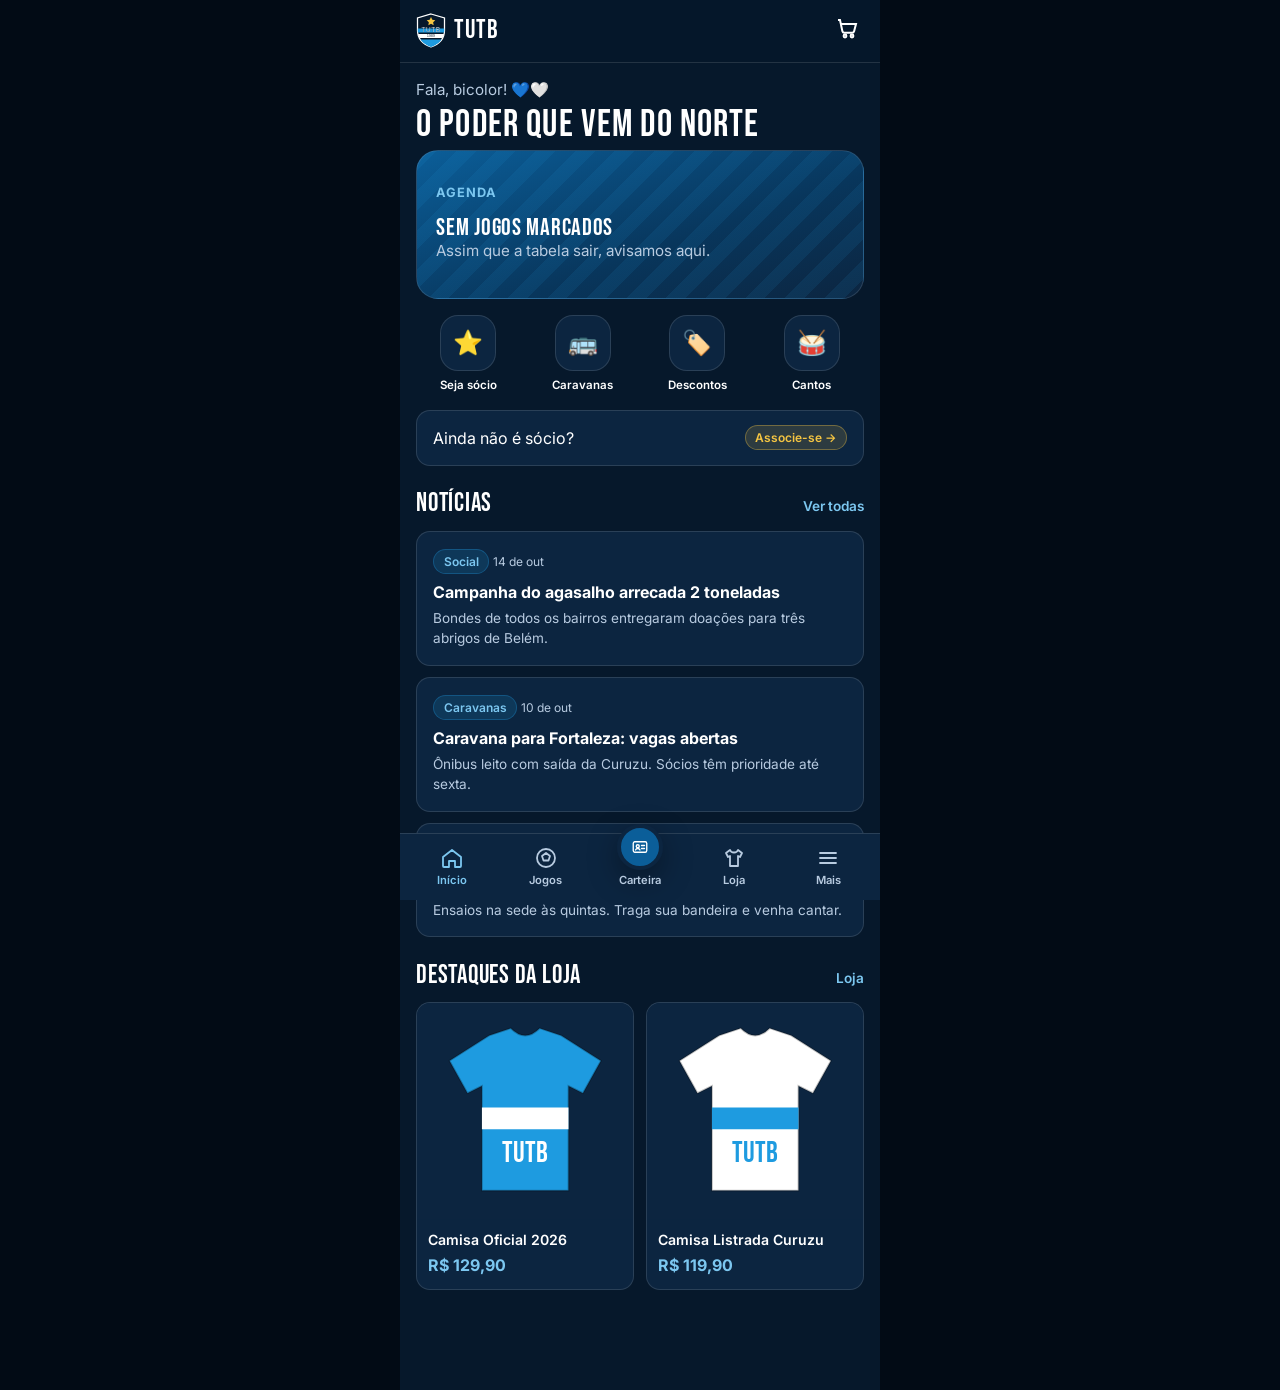
==== app/index.html @ 492fb266 "App PWA e site institucional da TUTB (Terror Bicolor) - replica/: pesquisa, recon das referências (a" ====
<!doctype html>
<html lang="pt-BR">
<head>
  <meta charset="utf-8">
  <meta name="viewport" content="width=device-width, initial-scale=1, viewport-fit=cover">
  <meta name="theme-color" content="#06182B">
  <title>TUTB — App da Torcida</title>
  <link rel="manifest" href="manifest.webmanifest">
  <link rel="icon" href="../shared/emblem.svg" type="image/svg+xml">
  <link rel="stylesheet" href="../shared/brand.css">
  <link rel="stylesheet" href="app.css">
</head>
<body>
  <div class="shell">
    <header class="topo">
      <button class="topo__voltar" id="voltar" aria-label="Voltar" hidden>&#8592;</button>
      <a href="#/" class="topo__marca"><img src="../shared/emblem.svg" alt="" width="30" height="35"><span>TUTB</span></a>
      <a href="#/carrinho" class="topo__carrinho" aria-label="Carrinho">
        <svg viewBox="0 0 24 24" width="24" height="24" fill="none" stroke="currentColor" stroke-width="2"><path d="M3 4h2l2.4 11.2a2 2 0 0 0 2 1.6h7.7a2 2 0 0 0 2-1.5L21 8H6"/><circle cx="10" cy="20" r="1.4"/><circle cx="17" cy="20" r="1.4"/></svg>
        <span class="badge" id="badge" hidden>0</span>
      </a>
    </header>

    <main id="tela" tabindex="-1"></main>

    <nav class="abas" aria-label="Navegação principal">
      <a href="#/" data-aba="inicio"><svg viewBox="0 0 24 24"><path d="M3 11 12 4l9 7v9a1 1 0 0 1-1 1h-5v-6H9v6H4a1 1 0 0 1-1-1z"/></svg>Início</a>
      <a href="#/jogos" data-aba="jogos"><svg viewBox="0 0 24 24"><circle cx="12" cy="12" r="9"/><path d="m12 7 4 3-1.5 4.5h-5L8 10z"/></svg>Jogos</a>
      <a href="#/carteirinha" data-aba="carteirinha" class="abas__centro"><svg viewBox="0 0 24 24"><rect x="3" y="5" width="18" height="14" rx="2"/><circle cx="9" cy="11" r="2"/><path d="M14 10h4M14 14h4M6 16c.6-1.4 1.8-2 3-2s2.4.6 3 2"/></svg>Carteira</a>
      <a href="#/loja" data-aba="loja"><svg viewBox="0 0 24 24"><path d="M8 4 4 7l2 4 2-1v10h8V10l2 1 2-4-4-3c-.5 1.5-2 2.5-4 2.5S8.5 5.5 8 4z"/></svg>Loja</a>
      <a href="#/mais" data-aba="mais"><svg viewBox="0 0 24 24"><path d="M4 7h16M4 12h16M4 17h16"/></svg>Mais</a>
    </nav>
  </div>
  <div class="toast" id="toast" role="status" aria-live="polite"></div>

  <script src="../shared/data.js"></script>
  <script src="app.js"></script>
</body>
</html>
---- shared/brand.css ----
/* TUTB — design tokens e componentes compartilhados (app + site) */
@import url("https://fonts.googleapis.com/css2?family=Bebas+Neue&family=Inter:wght@400;500;600;700;800&display=swap");

:root {
  --celeste: #1E9BE0;
  --celeste-300: #7CC7F0;
  --celeste-700: #0B5E99;
  --noite: #06182B;
  --noite-2: #0C2540;
  --noite-3: #143456;
  --linha: rgba(255, 255, 255, .12);
  --branco: #FFFFFF;
  --texto-2: #B8CBE0;
  --ouro: #F5C542;
  --alerta: #E5484D;
  --ok: #2EBD85;

  --f-titulo: "Bebas Neue", Impact, "Arial Narrow", sans-serif;
  --f-texto: "Inter", system-ui, -apple-system, "Segoe UI", Roboto, sans-serif;

  --r-1: 8px;
  --r-2: 14px;
  --r-3: 22px;
  --sombra: 0 10px 30px rgba(0, 0, 0, .35);
  --listras: repeating-linear-gradient(135deg, rgba(30,155,224,.10) 0 14px, transparent 14px 28px);
  color-scheme: dark;
}

* { box-sizing: border-box; }
html { -webkit-text-size-adjust: 100%; }
body {
  margin: 0;
  background: var(--noite);
  color: var(--branco);
  font-family: var(--f-texto);
  line-height: 1.5;
}
a { color: var(--celeste-300); }
img { max-width: 100%; display: block; }
h1, h2, h3, .titulo { font-family: var(--f-titulo); font-weight: 400; letter-spacing: .03em; line-height: 1.05; margin: 0; }
:focus-visible { outline: 3px solid var(--ouro); outline-offset: 2px; }

.btn {
  display: inline-flex; align-items: center; justify-content: center; gap: .5em;
  font: 700 .95rem/1 var(--f-texto); text-decoration: none; cursor: pointer;
  padding: .9em 1.4em; border-radius: 999px; border: 2px solid transparent;
  background: var(--celeste-700); color: var(--branco);
  transition: transform .12s, background .2s;
}
.btn:hover { background: #0A4F82; }
.btn:active { transform: scale(.97); }
.btn--claro { background: var(--branco); color: var(--noite); }
.btn--claro:hover { background: #E6F2FB; }
.btn--ghost { background: transparent; border-color: var(--linha); color: var(--branco); }
.btn--ghost:hover { background: rgba(255,255,255,.06); }
.btn--ouro { background: var(--ouro); color: var(--noite); }
.btn--ouro:hover { background: #FFD45E; }
.btn--bloco { width: 100%; }
.btn[disabled] { opacity: .45; cursor: not-allowed; }

.card { background: var(--noite-2); border: 1px solid var(--linha); border-radius: var(--r-2); }
.chip {
  display: inline-block; font: 600 .75rem/1 var(--f-texto); padding: .45em .8em; border-radius: 999px;
  background: rgba(30,155,224,.16); color: var(--celeste-300); border: 1px solid rgba(30,155,224,.3);
}
.chip--ouro { background: rgba(245,197,66,.14); color: var(--ouro); border-color: rgba(245,197,66,.35); }
.chip--ok { background: rgba(46,189,133,.15); color: #6BE0B0; border-color: rgba(46,189,133,.35); }
.chip--alerta { background: rgba(229,72,77,.15); color: #FF8A8E; border-color: rgba(229,72,77,.4); }

.campo { display: grid; gap: .35rem; margin-bottom: 1rem; }
.campo label { font-size: .85rem; font-weight: 600; color: var(--texto-2); }
.campo input, .campo select, .campo textarea {
  font: inherit; color: var(--branco); background: var(--noite); border: 1px solid var(--linha);
  border-radius: var(--r-1); padding: .8em .9em; width: 100%;
}
.campo textarea { min-height: 7rem; resize: vertical; }
.campo input:focus, .campo select:focus, .campo textarea:focus { border-color: var(--celeste); outline: none; box-shadow: 0 0 0 3px rgba(30,155,224,.25); }
.campo .erro { color: #FF8A8E; font-size: .8rem; min-height: 1em; }
.campo.invalido input, .campo.invalido select { border-color: var(--alerta); }

.toast {
  position: fixed; left: 50%; bottom: calc(90px + env(safe-area-inset-bottom, 0px)); transform: translateX(-50%) translateY(20px);
  background: var(--branco); color: var(--noite); font-weight: 600; padding: .8em 1.2em; border-radius: 999px;
  box-shadow: var(--sombra); opacity: 0; pointer-events: none; transition: .25s; z-index: 999; max-width: calc(100% - 32px); text-align: center;
}
.toast.on { opacity: 1; transform: translateX(-50%) translateY(0); }

.aviso-demo { font-size: .75rem; color: var(--texto-2); }
.sr-only { position: absolute; width: 1px; height: 1px; overflow: hidden; clip: rect(0 0 0 0); white-space: nowrap; }
---- app/app.css ----
body { background: #020B15; }
.shell {
  max-width: 480px; margin: 0 auto; min-height: 100vh; min-height: 100dvh;
  background: var(--noite); position: relative;
  padding-bottom: calc(84px + env(safe-area-inset-bottom, 0px));
}

/* topo */
.topo {
  position: sticky; top: 0; z-index: 20; display: flex; align-items: center; gap: .6rem;
  padding: calc(.7rem + env(safe-area-inset-top, 0px)) 16px .7rem;
  background: rgba(6, 24, 43, .92); backdrop-filter: blur(10px); border-bottom: 1px solid var(--linha);
}
.topo__marca { display: flex; align-items: center; gap: .5rem; text-decoration: none; color: var(--branco); font: 1.6rem var(--f-titulo); letter-spacing: .06em; }
.topo__voltar { background: none; border: 0; color: var(--branco); font-size: 1.5rem; cursor: pointer; padding: 0 .3rem; }
.topo__carrinho { margin-left: auto; color: var(--branco); position: relative; padding: .3rem; }
.badge { position: absolute; top: -2px; right: -4px; background: var(--ouro); color: var(--noite); font: 800 .7rem/1 var(--f-texto); padding: .25em .45em; border-radius: 999px; }

/* abas */
.abas {
  position: fixed; bottom: 0; left: 50%; transform: translateX(-50%); width: 100%; max-width: 480px; z-index: 30;
  display: grid; grid-template-columns: repeat(5, 1fr);
  background: var(--noite-2); border-top: 1px solid var(--linha);
  padding: .4rem .3rem calc(.4rem + env(safe-area-inset-bottom, 0px));
}
.abas a { display: grid; justify-items: center; gap: .15rem; color: var(--texto-2); text-decoration: none; font-size: .7rem; font-weight: 600; padding: .3rem 0; }
.abas svg { width: 24px; height: 24px; fill: none; stroke: currentColor; stroke-width: 1.8; stroke-linejoin: round; stroke-linecap: round; }
.abas a.ativa { color: var(--celeste-300); }
.abas__centro svg { width: 46px; height: 46px; padding: 10px; margin-top: -22px; border-radius: 50%; background: var(--celeste-700); color: var(--branco); stroke: var(--branco); border: 4px solid var(--noite-2); box-shadow: var(--sombra); }

/* telas */
#tela { padding: 16px; outline: none; }
.sec { margin: 1.6rem 0 .8rem; display: flex; justify-content: space-between; align-items: baseline; }
.sec h2 { font-size: 1.6rem; }
.sec a { font-size: .85rem; font-weight: 600; text-decoration: none; }
h1.pagina { font-size: 2.4rem; margin: .2rem 0 .3rem; }
.sub { color: var(--texto-2); margin: 0 0 1rem; font-size: .95rem; }

/* hero jogo */
.hero {
  border-radius: var(--r-3); padding: 1.2rem; position: relative; overflow: hidden;
  background: linear-gradient(160deg, var(--celeste-700), #08365C 60%, var(--noite-2));
}
.hero::after { content: ""; position: absolute; inset: 0; background: var(--listras); pointer-events: none; }
.hero > * { position: relative; z-index: 1; }
.hero__comp { font-size: .8rem; font-weight: 700; text-transform: uppercase; letter-spacing: .08em; color: var(--celeste-300); }
.placar { display: grid; grid-template-columns: 1fr auto 1fr; align-items: center; margin: 1rem 0; text-align: center; }
.time { display: grid; justify-items: center; gap: .4rem; font-weight: 700; font-size: .9rem; }
.escudo { width: 58px; height: 58px; border-radius: 50%; display: grid; place-items: center; background: var(--branco); color: var(--noite); font: 1.4rem var(--f-titulo); }
.escudo img { width: 40px; }
.vs { font: 2rem var(--f-titulo); color: var(--texto-2); }
.contagem { display: flex; justify-content: center; gap: .5rem; margin-bottom: 1rem; }
.contagem div { background: rgba(0,0,0,.25); border-radius: var(--r-1); padding: .4rem .6rem; text-align: center; min-width: 54px; }
.contagem b { display: block; font: 1.6rem var(--f-titulo); }
.contagem small { font-size: .65rem; color: var(--texto-2); text-transform: uppercase; }
.hero__local { text-align: center; color: var(--texto-2); font-size: .85rem; margin-bottom: 1rem; }

/* atalhos */
.atalhos { display: grid; grid-template-columns: repeat(4, 1fr); gap: .6rem; margin-top: 1rem; }
.atalho { display: grid; justify-items: center; gap: .35rem; text-decoration: none; color: var(--branco); font-size: .72rem; font-weight: 600; text-align: center; }
.atalho span { width: 56px; height: 56px; border-radius: 18px; display: grid; place-items: center; background: var(--noite-2); border: 1px solid var(--linha); font-size: 1.5rem; }

/* listas */
.lista { display: grid; gap: .7rem; }
.item { display: flex; gap: .9rem; align-items: center; padding: .9rem; text-decoration: none; color: inherit; }
.item__data { min-width: 52px; text-align: center; border-right: 1px solid var(--linha); padding-right: .8rem; }
.item__data b { display: block; font: 1.5rem var(--f-titulo); }
.item__data small { color: var(--texto-2); font-size: .7rem; text-transform: uppercase; }
.item h3 { font-family: var(--f-texto); font-weight: 700; font-size: 1rem; letter-spacing: 0; }
.item p { margin: .15rem 0 0; color: var(--texto-2); font-size: .82rem; }
.item__fim { margin-left: auto; text-align: right; }

.noticia-card { display: block; padding: 1rem; text-decoration: none; color: inherit; }
.noticia-card h3 { font: 700 1rem/1.3 var(--f-texto); letter-spacing: 0; margin: .5rem 0 .3rem; }
.noticia-card p { margin: 0; color: var(--texto-2); font-size: .85rem; }

/* abas internas */
.seg { display: flex; gap: .4rem; background: var(--noite-2); padding: .3rem; border-radius: 999px; margin-bottom: 1rem; }
.seg button { flex: 1; font: 600 .85rem var(--f-texto); color: var(--texto-2); background: none; border: 0; padding: .6rem; border-radius: 999px; cursor: pointer; }
.seg button.on { background: var(--celeste-700); color: var(--branco); }

.tabela-wrap { overflow-x: auto; }
table { width: 100%; border-collapse: collapse; font-size: .85rem; }
th, td { padding: .6rem .4rem; text-align: center; border-bottom: 1px solid var(--linha); }
th { color: var(--texto-2); font-weight: 600; font-size: .72rem; text-transform: uppercase; }
td:nth-child(2), th:nth-child(2) { text-align: left; }
tr.nosso td { background: rgba(30,155,224,.14); font-weight: 700; }

/* planos */
.plano { padding: 1.2rem; position: relative; }
.plano.dest { border-color: var(--ouro); box-shadow: 0 0 0 1px var(--ouro) inset; }
.plano h3 { font-size: 1.8rem; }
.preco { font: 2.4rem var(--f-titulo); margin: .2rem 0; }
.preco small { font: 600 .85rem var(--f-texto); color: var(--texto-2); }
.plano ul { list-style: none; padding: 0; margin: .6rem 0 1rem; display: grid; gap: .35rem; font-size: .9rem; }
.plano li::before { content: "✓ "; color: var(--ok); font-weight: 800; }
.plano .chip--ouro { position: absolute; top: 1rem; right: 1rem; }

/* carteirinha */
.cartao {
  border-radius: var(--r-3); padding: 1.2rem; aspect-ratio: 1.6 / 1; max-width: 100%;
  background: linear-gradient(135deg, #0B5E99 0%, #1E9BE0 45%, #FFFFFF 46%, #FFFFFF 54%, #1E9BE0 55%, #0B5E99 100%);
  color: var(--noite); position: relative; overflow: hidden; box-shadow: var(--sombra);
  display: grid; grid-template-rows: auto 1fr auto;
}
.cartao__top { display: flex; justify-content: space-between; align-items: center; color: var(--branco); }
.cartao__top img { width: 40px; }
.cartao__top b { font: 1.6rem var(--f-titulo); letter-spacing: .08em; }
.cartao__nome { align-self: end; background: rgba(6,24,43,.86); color: var(--branco); border-radius: var(--r-1); padding: .6rem .8rem; }
.cartao__nome strong { display: block; font: 1.5rem var(--f-titulo); letter-spacing: .04em; }
.cartao__nome span { font-size: .75rem; color: var(--texto-2); }
.qr-box { background: var(--branco); border-radius: var(--r-2); padding: 1rem; display: grid; justify-items: center; gap: .5rem; color: var(--noite); margin-top: 1rem; }
.qr-box svg { width: 180px; height: 180px; }
.status-linha { display: flex; justify-content: space-between; align-items: center; padding: .9rem 1rem; margin-top: 1rem; }

/* loja */
.filtros { display: flex; gap: .4rem; overflow-x: auto; padding-bottom: .4rem; margin-bottom: .8rem; }
.filtros button { white-space: nowrap; font: 600 .82rem var(--f-texto); padding: .5rem .9rem; border-radius: 999px; border: 1px solid var(--linha); background: none; color: var(--texto-2); cursor: pointer; }
.filtros button.on { background: var(--branco); color: var(--noite); border-color: var(--branco); }
.grade { display: grid; grid-template-columns: repeat(2, 1fr); gap: .7rem; }
.produto { text-decoration: none; color: inherit; overflow: hidden; }
.produto svg { width: 100%; height: auto; display: block; }
.produto div { padding: .7rem; }
.produto h3 { font: 600 .88rem/1.25 var(--f-texto); letter-spacing: 0; }
.produto b { display: block; margin-top: .3rem; color: var(--celeste-300); }
.produto .chip { margin-top: .3rem; }
.detalhe-img { border-radius: var(--r-3); overflow: hidden; }
.detalhe-img svg { width: 100%; display: block; }
.tamanhos { display: flex; flex-wrap: wrap; gap: .5rem; margin: .6rem 0 1.2rem; }
.tamanhos button { min-width: 48px; padding: .6rem; border-radius: var(--r-1); border: 1px solid var(--linha); background: var(--noite-2); color: var(--branco); font-weight: 700; cursor: pointer; }
.tamanhos button.on { border-color: var(--celeste); background: rgba(30,155,224,.2); }
.qtd { display: inline-flex; align-items: center; border: 1px solid var(--linha); border-radius: 999px; }
.qtd button { background: none; border: 0; color: var(--branco); width: 34px; height: 34px; font-size: 1.1rem; cursor: pointer; }
.qtd span { min-width: 24px; text-align: center; font-weight: 700; }
.linha-carrinho { display: grid; grid-template-columns: 64px 1fr auto; gap: .8rem; align-items: center; padding: .7rem; }
.linha-carrinho svg { width: 64px; border-radius: var(--r-1); }
.totais { padding: 1rem; margin: 1rem 0; display: grid; gap: .4rem; }
.totais div { display: flex; justify-content: space-between; }
.totais .total { font-size: 1.15rem; font-weight: 800; border-top: 1px solid var(--linha); padding-top: .5rem; }

/* vazio */
.vazio { text-align: center; padding: 3rem 1rem; color: var(--texto-2); }
.vazio .ico { font-size: 3rem; }
.vazio h2 { color: var(--branco); margin: .5rem 0; font-size: 1.8rem; }

.barra { height: 8px; background: var(--noite-3); border-radius: 99px; overflow: hidden; margin: .5rem 0; }
.barra i { display: block; height: 100%; background: var(--celeste); }
.barra i.cheia { background: var(--alerta); }

.busca { position: relative; margin-bottom: .8rem; }
.busca input { width: 100%; font: inherit; color: var(--branco); background: var(--noite-2); border: 1px solid var(--linha); border-radius: 999px; padding: .8rem 1rem .8rem 2.6rem; }
.busca::before { content: "🔍"; position: absolute; left: 1rem; top: 50%; transform: translateY(-50%); font-size: .9rem; }

.menu-mais a { display: flex; align-items: center; gap: .9rem; padding: 1rem; color: var(--branco); text-decoration: none; border-bottom: 1px solid var(--linha); }
.menu-mais a:last-child { border-bottom: 0; }
.menu-mais a::after { content: "›"; margin-left: auto; color: var(--texto-2); font-size: 1.3rem; }
.menu-mais span { font-size: 1.3rem; width: 28px; text-align: center; }

details.letra { padding: 0; margin-bottom: .6rem; }
details.letra summary { padding: 1rem; cursor: pointer; font-weight: 700; list-style: none; display: flex; justify-content: space-between; }
details.letra summary::after { content: "+"; color: var(--celeste-300); font-size: 1.3rem; }
details.letra[open] summary::after { content: "–"; }
details.letra pre { margin: 0; padding: 0 1rem 1rem; font: 500 1rem/1.7 var(--f-texto); white-space: pre-wrap; color: var(--texto-2); }

.artigo h1 { font: 800 1.6rem/1.2 var(--f-texto); letter-spacing: 0; margin: .8rem 0; }
.artigo .capa { height: 170px; border-radius: var(--r-3); background: linear-gradient(135deg, var(--celeste-700), var(--noite-2)), var(--listras); position: relative; overflow: hidden; }
.artigo .capa::after { content: ""; position: absolute; inset: 0; background: var(--listras); }
.artigo p { color: var(--texto-2); font-size: 1rem; }
.sucesso { text-align: center; padding: 2.5rem 1rem; }
.sucesso .ico { width: 72px; height: 72px; border-radius: 50%; display: grid; place-items: center; margin: 0 auto 1rem; background: rgba(46,189,133,.15); color: var(--ok); font-size: 2rem; }
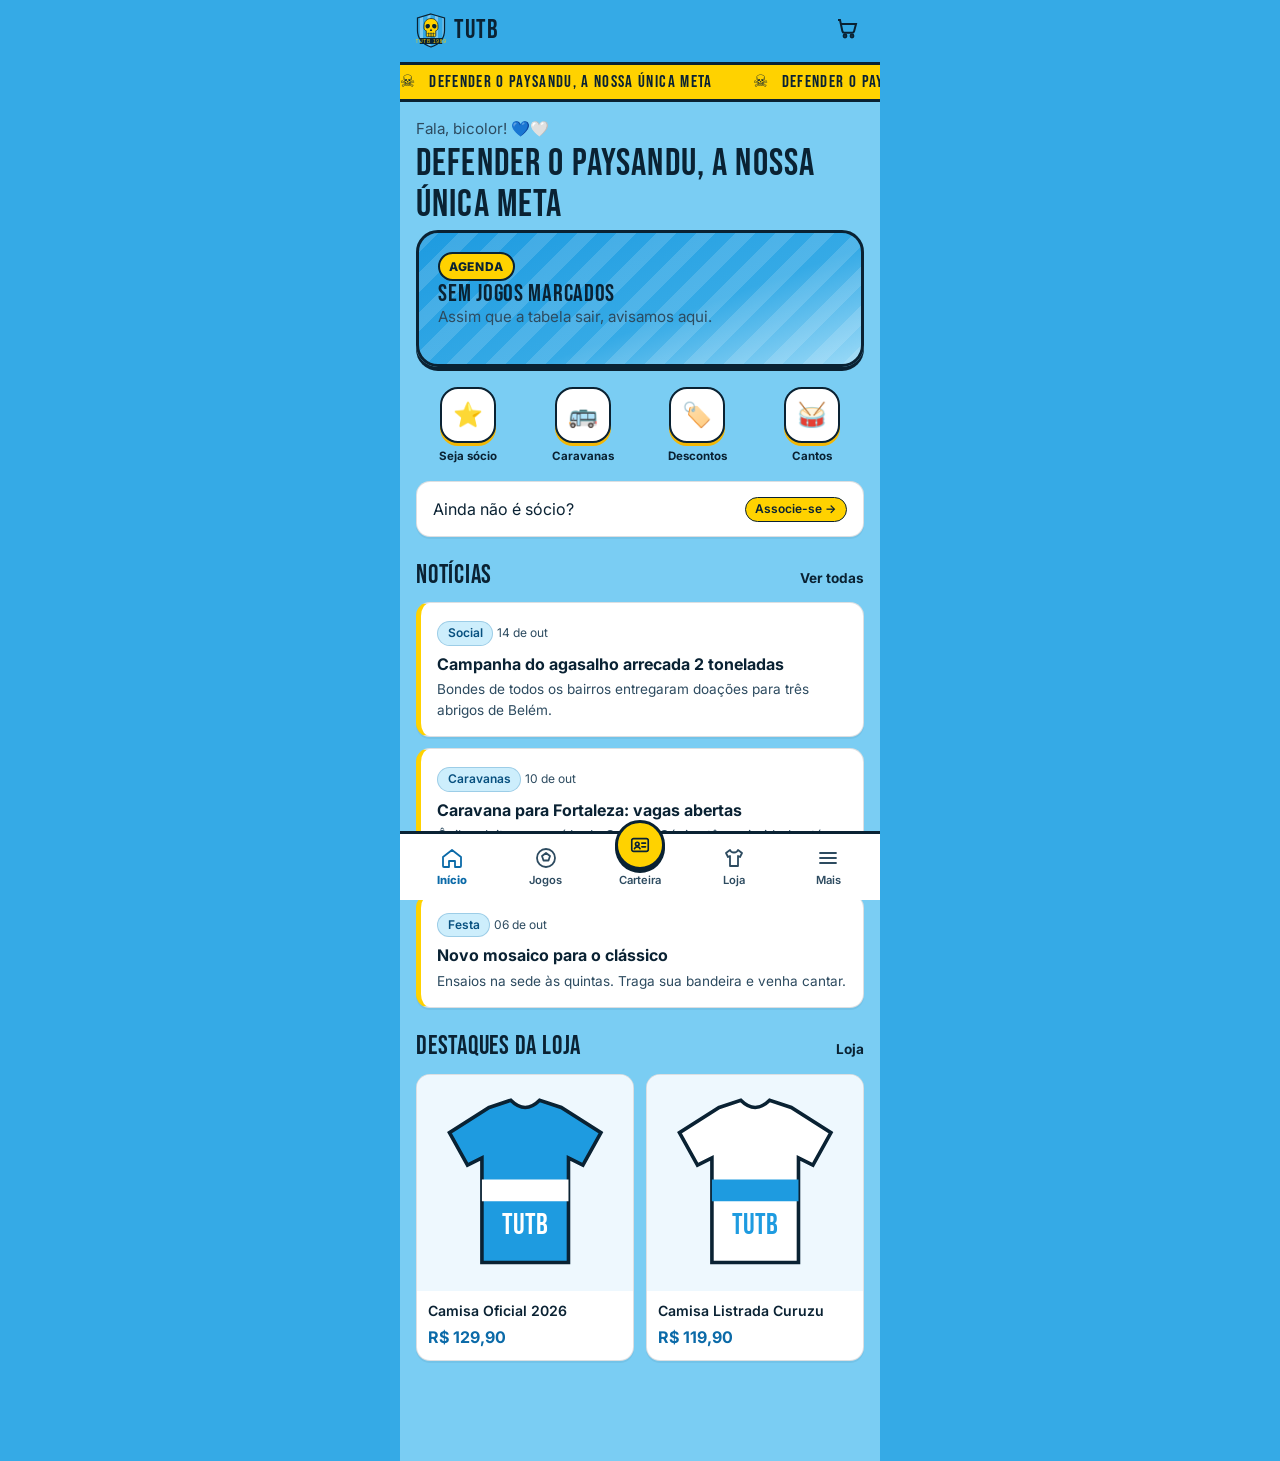
==== commit 85b70525: "Nova identidade: azul celeste, caveira amarela e lema - Paleta clara em azul celeste com detalhes em" ====
--- a/app/index.html
+++ b/app/index.html
@@ -3,7 +3,7 @@
 <head>
   <meta charset="utf-8">
   <meta name="viewport" content="width=device-width, initial-scale=1, viewport-fit=cover">
-  <meta name="theme-color" content="#06182B">
+  <meta name="theme-color" content="#35AAE6">
   <title>TUTB — App da Torcida</title>
   <link rel="manifest" href="manifest.webmanifest">
   <link rel="icon" href="../shared/emblem.svg" type="image/svg+xml">
@@ -20,6 +20,7 @@
         <span class="badge" id="badge" hidden>0</span>
       </a>
     </header>
+    <div class="lema"><span class="sr-only">Defender o Paysandu, a nossa única meta</span><div class="lema__trilho" aria-hidden="true"><span>Defender o Paysandu, a nossa única meta</span><span>Defender o Paysandu, a nossa única meta</span><span>Defender o Paysandu, a nossa única meta</span><span>Defender o Paysandu, a nossa única meta</span><span>Defender o Paysandu, a nossa única meta</span><span>Defender o Paysandu, a nossa única meta</span></div></div>
 
     <main id="tela" tabindex="-1"></main>
 
--- a/shared/brand.css
+++ b/shared/brand.css
@@ -1,19 +1,29 @@
-/* TUTB — design tokens e componentes compartilhados (app + site) */
+/* TUTB — design tokens e componentes compartilhados (app + site)
+   Paleta: azul celeste do Paysandu + amarelo da caveira da torcida, contornos em preto-azulado. */
 @import url("https://fonts.googleapis.com/css2?family=Bebas+Neue&family=Inter:wght@400;500;600;700;800&display=swap");
 
 :root {
-  --celeste: #1E9BE0;
-  --celeste-300: #7CC7F0;
-  --celeste-700: #0B5E99;
-  --noite: #06182B;
-  --noite-2: #0C2540;
-  --noite-3: #143456;
-  --linha: rgba(255, 255, 255, .12);
-  --branco: #FFFFFF;
-  --texto-2: #B8CBE0;
-  --ouro: #F5C542;
-  --alerta: #E5484D;
-  --ok: #2EBD85;
+  /* celestes */
+  --fundo: #7ACDF3;          /* fundo das páginas */
+  --fundo-forte: #35AAE6;    /* cabeçalho, heróis, rodapé */
+  --celeste: #1E9BE0;        /* marca */
+  --celeste-claro: #CDEEFC;  /* chips, realces suaves */
+  --celeste-escuro: #0B6AA8; /* links e ícones sobre branco */
+
+  /* superfícies e texto */
+  --superficie: #FFFFFF;     /* cartões */
+  --superficie-2: #EEF8FE;   /* inputs, áreas internas */
+  --texto: #0A2233;          /* texto principal e contornos da caveira */
+  --texto-2: #2D4B60;        /* texto secundário */
+  --linha: rgba(10, 34, 51, .14);
+
+  /* amarelo da caveira */
+  --amarelo: #FFD200;
+  --amarelo-forte: #F2B705;
+  --amarelo-claro: #FFF4BF;
+
+  --alerta: #C62828;
+  --ok: #1B8A5A;
 
   --f-titulo: "Bebas Neue", Impact, "Arial Narrow", sans-serif;
   --f-texto: "Inter", system-ui, -apple-system, "Segoe UI", Roboto, sans-serif;
@@ -21,66 +31,78 @@
   --r-1: 8px;
   --r-2: 14px;
   --r-3: 22px;
-  --sombra: 0 10px 30px rgba(0, 0, 0, .35);
-  --listras: repeating-linear-gradient(135deg, rgba(30,155,224,.10) 0 14px, transparent 14px 28px);
-  color-scheme: dark;
+  --sombra: 0 10px 28px rgba(10, 34, 51, .18);
+  --listras: repeating-linear-gradient(135deg, rgba(255,255,255,.14) 0 14px, transparent 14px 28px);
+  color-scheme: light;
 }
 
 * { box-sizing: border-box; }
 html { -webkit-text-size-adjust: 100%; }
 body {
   margin: 0;
-  background: var(--noite);
-  color: var(--branco);
+  background: var(--fundo);
+  color: var(--texto);
   font-family: var(--f-texto);
   line-height: 1.5;
 }
-a { color: var(--celeste-300); }
+a { color: var(--texto); text-decoration-thickness: 2px; text-underline-offset: 2px; text-decoration-color: var(--celeste-escuro); }
 img { max-width: 100%; display: block; }
 h1, h2, h3, .titulo { font-family: var(--f-titulo); font-weight: 400; letter-spacing: .03em; line-height: 1.05; margin: 0; }
-:focus-visible { outline: 3px solid var(--ouro); outline-offset: 2px; }
+:focus-visible { outline: 3px solid var(--texto); outline-offset: 2px; }
 
 .btn {
   display: inline-flex; align-items: center; justify-content: center; gap: .5em;
   font: 700 .95rem/1 var(--f-texto); text-decoration: none; cursor: pointer;
-  padding: .9em 1.4em; border-radius: 999px; border: 2px solid transparent;
-  background: var(--celeste-700); color: var(--branco);
-  transition: transform .12s, background .2s;
+  padding: .9em 1.4em; border-radius: 999px; border: 2px solid var(--texto);
+  background: var(--texto); color: var(--amarelo);
+  transition: transform .12s, background .2s, color .2s;
 }
-.btn:hover { background: #0A4F82; }
+.btn:hover { background: #163A52; }
 .btn:active { transform: scale(.97); }
-.btn--claro { background: var(--branco); color: var(--noite); }
-.btn--claro:hover { background: #E6F2FB; }
-.btn--ghost { background: transparent; border-color: var(--linha); color: var(--branco); }
-.btn--ghost:hover { background: rgba(255,255,255,.06); }
-.btn--ouro { background: var(--ouro); color: var(--noite); }
-.btn--ouro:hover { background: #FFD45E; }
+.btn--claro { background: var(--superficie); color: var(--texto); border-color: var(--superficie); }
+.btn--claro:hover { background: var(--amarelo-claro); }
+.btn--ghost { background: transparent; border-color: var(--texto); color: var(--texto); }
+.btn--ghost:hover { background: rgba(10,34,51,.06); }
+.btn--ouro { background: var(--amarelo); color: var(--texto); border-color: var(--texto); box-shadow: 0 3px 0 var(--texto); }
+.btn--ouro:hover { background: #FFDD33; }
+.btn--ouro:active { box-shadow: 0 1px 0 var(--texto); transform: translateY(2px); }
 .btn--bloco { width: 100%; }
 .btn[disabled] { opacity: .45; cursor: not-allowed; }
 
-.card { background: var(--noite-2); border: 1px solid var(--linha); border-radius: var(--r-2); }
+.card { background: var(--superficie); border: 1px solid var(--linha); border-radius: var(--r-2); box-shadow: 0 2px 0 rgba(10,34,51,.06); }
 .chip {
   display: inline-block; font: 600 .75rem/1 var(--f-texto); padding: .45em .8em; border-radius: 999px;
-  background: rgba(30,155,224,.16); color: var(--celeste-300); border: 1px solid rgba(30,155,224,.3);
+  background: var(--celeste-claro); color: #07507F; border: 1px solid rgba(11,106,168,.25);
 }
-.chip--ouro { background: rgba(245,197,66,.14); color: var(--ouro); border-color: rgba(245,197,66,.35); }
-.chip--ok { background: rgba(46,189,133,.15); color: #6BE0B0; border-color: rgba(46,189,133,.35); }
-.chip--alerta { background: rgba(229,72,77,.15); color: #FF8A8E; border-color: rgba(229,72,77,.4); }
+.chip--ouro { background: var(--amarelo); color: var(--texto); border-color: var(--texto); }
+.chip--ok { background: #DDF5E9; color: #11663F; border-color: rgba(27,138,90,.35); }
+.chip--alerta { background: #FDE2E2; color: #9B1C1C; border-color: rgba(198,40,40,.35); }
 
 .campo { display: grid; gap: .35rem; margin-bottom: 1rem; }
 .campo label { font-size: .85rem; font-weight: 600; color: var(--texto-2); }
 .campo input, .campo select, .campo textarea {
-  font: inherit; color: var(--branco); background: var(--noite); border: 1px solid var(--linha);
+  font: inherit; color: var(--texto); background: var(--superficie-2); border: 1px solid var(--linha);
   border-radius: var(--r-1); padding: .8em .9em; width: 100%;
 }
 .campo textarea { min-height: 7rem; resize: vertical; }
-.campo input:focus, .campo select:focus, .campo textarea:focus { border-color: var(--celeste); outline: none; box-shadow: 0 0 0 3px rgba(30,155,224,.25); }
-.campo .erro { color: #FF8A8E; font-size: .8rem; min-height: 1em; }
-.campo.invalido input, .campo.invalido select { border-color: var(--alerta); }
+.campo input:focus, .campo select:focus, .campo textarea:focus { border-color: var(--celeste); outline: none; box-shadow: 0 0 0 3px rgba(30,155,224,.3); background: var(--superficie); }
+.campo .erro { color: var(--alerta); font-size: .8rem; min-height: 1em; font-weight: 600; }
+.campo.invalido input, .campo.invalido select, .campo.invalido textarea { border-color: var(--alerta); }
+
+/* faixa do lema: amarelo com texto preto, como a caveira */
+.lema {
+  background: var(--amarelo); color: var(--texto); border-block: 3px solid var(--texto);
+  font: 1.25rem/1 var(--f-titulo); letter-spacing: .08em; text-transform: uppercase;
+  overflow: hidden; white-space: nowrap;
+}
+.lema__trilho { display: inline-flex; gap: 2.5rem; padding: .55rem 0; animation: lema 28s linear infinite; }
+.lema__trilho span::before { content: "☠"; margin-right: .8rem; }
+@keyframes lema { to { transform: translateX(-50%); } }
+@media (prefers-reduced-motion: reduce) { .lema__trilho { animation: none; } }
 
 .toast {
   position: fixed; left: 50%; bottom: calc(90px + env(safe-area-inset-bottom, 0px)); transform: translateX(-50%) translateY(20px);
-  background: var(--branco); color: var(--noite); font-weight: 600; padding: .8em 1.2em; border-radius: 999px;
+  background: var(--texto); color: var(--amarelo); font-weight: 600; padding: .8em 1.2em; border-radius: 999px;
   box-shadow: var(--sombra); opacity: 0; pointer-events: none; transition: .25s; z-index: 999; max-width: calc(100% - 32px); text-align: center;
 }
 .toast.on { opacity: 1; transform: translateX(-50%) translateY(0); }
--- a/app/app.css
+++ b/app/app.css
@@ -1,7 +1,7 @@
-body { background: #020B15; }
+body { background: var(--fundo-forte); }
 .shell {
   max-width: 480px; margin: 0 auto; min-height: 100vh; min-height: 100dvh;
-  background: var(--noite); position: relative;
+  background: var(--fundo); position: relative;
   padding-bottom: calc(84px + env(safe-area-inset-bottom, 0px));
 }
 
@@ -9,86 +9,89 @@
 .topo {
   position: sticky; top: 0; z-index: 20; display: flex; align-items: center; gap: .6rem;
   padding: calc(.7rem + env(safe-area-inset-top, 0px)) 16px .7rem;
-  background: rgba(6, 24, 43, .92); backdrop-filter: blur(10px); border-bottom: 1px solid var(--linha);
+  background: var(--fundo-forte); border-bottom: 3px solid var(--texto);
 }
-.topo__marca { display: flex; align-items: center; gap: .5rem; text-decoration: none; color: var(--branco); font: 1.6rem var(--f-titulo); letter-spacing: .06em; }
-.topo__voltar { background: none; border: 0; color: var(--branco); font-size: 1.5rem; cursor: pointer; padding: 0 .3rem; }
-.topo__carrinho { margin-left: auto; color: var(--branco); position: relative; padding: .3rem; }
-.badge { position: absolute; top: -2px; right: -4px; background: var(--ouro); color: var(--noite); font: 800 .7rem/1 var(--f-texto); padding: .25em .45em; border-radius: 999px; }
+.topo__marca { display: flex; align-items: center; gap: .5rem; text-decoration: none; color: var(--texto); font: 1.6rem var(--f-titulo); letter-spacing: .06em; }
+.topo__voltar { background: none; border: 0; color: var(--texto); font-size: 1.5rem; cursor: pointer; padding: 0 .3rem; }
+.topo__carrinho { margin-left: auto; color: var(--texto); position: relative; padding: .3rem; }
+.badge { position: absolute; top: -2px; right: -4px; background: var(--amarelo); color: var(--texto); border: 2px solid var(--texto); font: 800 .7rem/1 var(--f-texto); padding: .2em .4em; border-radius: 999px; }
+.shell > .lema { font-size: 1.05rem; border-top: 0; }
 
 /* abas */
 .abas {
   position: fixed; bottom: 0; left: 50%; transform: translateX(-50%); width: 100%; max-width: 480px; z-index: 30;
   display: grid; grid-template-columns: repeat(5, 1fr);
-  background: var(--noite-2); border-top: 1px solid var(--linha);
+  background: var(--superficie); border-top: 3px solid var(--texto);
   padding: .4rem .3rem calc(.4rem + env(safe-area-inset-bottom, 0px));
 }
 .abas a { display: grid; justify-items: center; gap: .15rem; color: var(--texto-2); text-decoration: none; font-size: .7rem; font-weight: 600; padding: .3rem 0; }
 .abas svg { width: 24px; height: 24px; fill: none; stroke: currentColor; stroke-width: 1.8; stroke-linejoin: round; stroke-linecap: round; }
-.abas a.ativa { color: var(--celeste-300); }
-.abas__centro svg { width: 46px; height: 46px; padding: 10px; margin-top: -22px; border-radius: 50%; background: var(--celeste-700); color: var(--branco); stroke: var(--branco); border: 4px solid var(--noite-2); box-shadow: var(--sombra); }
+.abas a.ativa { color: var(--celeste-escuro); font-weight: 800; }
+.abas__centro svg { width: 50px; height: 50px; padding: 11px; margin-top: -26px; border-radius: 50%; background: var(--amarelo); color: var(--texto); stroke: var(--texto); border: 3px solid var(--texto); box-shadow: 0 3px 0 var(--texto); }
 
 /* telas */
 #tela { padding: 16px; outline: none; }
 .sec { margin: 1.6rem 0 .8rem; display: flex; justify-content: space-between; align-items: baseline; }
 .sec h2 { font-size: 1.6rem; }
-.sec a { font-size: .85rem; font-weight: 600; text-decoration: none; }
+.sec a { font-size: .85rem; font-weight: 700; text-decoration: none; color: var(--texto); }
 h1.pagina { font-size: 2.4rem; margin: .2rem 0 .3rem; }
 .sub { color: var(--texto-2); margin: 0 0 1rem; font-size: .95rem; }
 
 /* hero jogo */
 .hero {
   border-radius: var(--r-3); padding: 1.2rem; position: relative; overflow: hidden;
-  background: linear-gradient(160deg, var(--celeste-700), #08365C 60%, var(--noite-2));
+  background: linear-gradient(160deg, var(--celeste), var(--fundo-forte) 60%, #9BDAF7);
+  border: 3px solid var(--texto); box-shadow: 0 4px 0 var(--texto);
 }
 .hero::after { content: ""; position: absolute; inset: 0; background: var(--listras); pointer-events: none; }
 .hero > * { position: relative; z-index: 1; }
-.hero__comp { font-size: .8rem; font-weight: 700; text-transform: uppercase; letter-spacing: .08em; color: var(--celeste-300); }
+.hero__comp { display: inline-block; font-size: .75rem; font-weight: 800; text-transform: uppercase; letter-spacing: .08em; color: var(--texto); background: var(--amarelo); padding: .3em .7em; border-radius: 999px; border: 2px solid var(--texto); margin: 0; }
 .placar { display: grid; grid-template-columns: 1fr auto 1fr; align-items: center; margin: 1rem 0; text-align: center; }
-.time { display: grid; justify-items: center; gap: .4rem; font-weight: 700; font-size: .9rem; }
-.escudo { width: 58px; height: 58px; border-radius: 50%; display: grid; place-items: center; background: var(--branco); color: var(--noite); font: 1.4rem var(--f-titulo); }
-.escudo img { width: 40px; }
-.vs { font: 2rem var(--f-titulo); color: var(--texto-2); }
+.time { display: grid; justify-items: center; gap: .4rem; font-weight: 800; font-size: .9rem; }
+.escudo { width: 60px; height: 60px; border-radius: 50%; display: grid; place-items: center; background: var(--superficie); color: var(--texto); font: 1.4rem var(--f-titulo); border: 3px solid var(--texto); }
+.escudo img { width: 42px; }
+.escudo--deles { background: var(--texto); color: var(--superficie); }
+.vs { font: 2rem var(--f-titulo); color: var(--texto); }
 .contagem { display: flex; justify-content: center; gap: .5rem; margin-bottom: 1rem; }
-.contagem div { background: rgba(0,0,0,.25); border-radius: var(--r-1); padding: .4rem .6rem; text-align: center; min-width: 54px; }
+.contagem div { background: var(--superficie); border: 2px solid var(--texto); border-radius: var(--r-1); padding: .35rem .6rem; text-align: center; min-width: 54px; }
 .contagem b { display: block; font: 1.6rem var(--f-titulo); }
-.contagem small { font-size: .65rem; color: var(--texto-2); text-transform: uppercase; }
-.hero__local { text-align: center; color: var(--texto-2); font-size: .85rem; margin-bottom: 1rem; }
+.contagem small { font-size: .65rem; color: var(--texto-2); text-transform: uppercase; font-weight: 700; }
+.hero__local { text-align: center; color: var(--texto); font-weight: 600; font-size: .85rem; margin-bottom: 1rem; }
 
 /* atalhos */
-.atalhos { display: grid; grid-template-columns: repeat(4, 1fr); gap: .6rem; margin-top: 1rem; }
-.atalho { display: grid; justify-items: center; gap: .35rem; text-decoration: none; color: var(--branco); font-size: .72rem; font-weight: 600; text-align: center; }
-.atalho span { width: 56px; height: 56px; border-radius: 18px; display: grid; place-items: center; background: var(--noite-2); border: 1px solid var(--linha); font-size: 1.5rem; }
+.atalhos { display: grid; grid-template-columns: repeat(4, 1fr); gap: .6rem; margin-top: 1.2rem; }
+.atalho { display: grid; justify-items: center; gap: .35rem; text-decoration: none; color: var(--texto); font-size: .72rem; font-weight: 700; text-align: center; }
+.atalho span { width: 56px; height: 56px; border-radius: 18px; display: grid; place-items: center; background: var(--superficie); border: 2px solid var(--texto); font-size: 1.5rem; box-shadow: 0 3px 0 var(--amarelo-forte); }
 
 /* listas */
 .lista { display: grid; gap: .7rem; }
 .item { display: flex; gap: .9rem; align-items: center; padding: .9rem; text-decoration: none; color: inherit; }
-.item__data { min-width: 52px; text-align: center; border-right: 1px solid var(--linha); padding-right: .8rem; }
+.item__data { min-width: 52px; text-align: center; border-right: 2px solid var(--amarelo); padding-right: .8rem; }
 .item__data b { display: block; font: 1.5rem var(--f-titulo); }
-.item__data small { color: var(--texto-2); font-size: .7rem; text-transform: uppercase; }
+.item__data small { color: var(--texto-2); font-size: .7rem; text-transform: uppercase; font-weight: 700; }
 .item h3 { font-family: var(--f-texto); font-weight: 700; font-size: 1rem; letter-spacing: 0; }
 .item p { margin: .15rem 0 0; color: var(--texto-2); font-size: .82rem; }
 .item__fim { margin-left: auto; text-align: right; }
 
-.noticia-card { display: block; padding: 1rem; text-decoration: none; color: inherit; }
+.noticia-card { display: block; padding: 1rem; text-decoration: none; color: inherit; border-left: 5px solid var(--amarelo); }
 .noticia-card h3 { font: 700 1rem/1.3 var(--f-texto); letter-spacing: 0; margin: .5rem 0 .3rem; }
 .noticia-card p { margin: 0; color: var(--texto-2); font-size: .85rem; }
 
 /* abas internas */
-.seg { display: flex; gap: .4rem; background: var(--noite-2); padding: .3rem; border-radius: 999px; margin-bottom: 1rem; }
-.seg button { flex: 1; font: 600 .85rem var(--f-texto); color: var(--texto-2); background: none; border: 0; padding: .6rem; border-radius: 999px; cursor: pointer; }
-.seg button.on { background: var(--celeste-700); color: var(--branco); }
+.seg { display: flex; gap: .4rem; background: var(--superficie); padding: .3rem; border-radius: 999px; margin-bottom: 1rem; border: 2px solid var(--texto); }
+.seg button { flex: 1; font: 700 .85rem var(--f-texto); color: var(--texto-2); background: none; border: 0; padding: .6rem; border-radius: 999px; cursor: pointer; }
+.seg button.on { background: var(--amarelo); color: var(--texto); }
 
 .tabela-wrap { overflow-x: auto; }
 table { width: 100%; border-collapse: collapse; font-size: .85rem; }
 th, td { padding: .6rem .4rem; text-align: center; border-bottom: 1px solid var(--linha); }
-th { color: var(--texto-2); font-weight: 600; font-size: .72rem; text-transform: uppercase; }
+th { color: var(--texto-2); font-weight: 700; font-size: .72rem; text-transform: uppercase; }
 td:nth-child(2), th:nth-child(2) { text-align: left; }
-tr.nosso td { background: rgba(30,155,224,.14); font-weight: 700; }
+tr.nosso td { background: var(--amarelo-claro); font-weight: 800; }
 
 /* planos */
 .plano { padding: 1.2rem; position: relative; }
-.plano.dest { border-color: var(--ouro); box-shadow: 0 0 0 1px var(--ouro) inset; }
+.plano.dest { border: 3px solid var(--texto); box-shadow: 0 4px 0 var(--amarelo-forte); }
 .plano h3 { font-size: 1.8rem; }
 .preco { font: 2.4rem var(--f-titulo); margin: .2rem 0; }
 .preco small { font: 600 .85rem var(--f-texto); color: var(--texto-2); }
@@ -99,72 +102,80 @@
 /* carteirinha */
 .cartao {
   border-radius: var(--r-3); padding: 1.2rem; aspect-ratio: 1.6 / 1; max-width: 100%;
-  background: linear-gradient(135deg, #0B5E99 0%, #1E9BE0 45%, #FFFFFF 46%, #FFFFFF 54%, #1E9BE0 55%, #0B5E99 100%);
-  color: var(--noite); position: relative; overflow: hidden; box-shadow: var(--sombra);
+  background:
+    linear-gradient(115deg, transparent 0 58%, var(--amarelo) 58% 66%, transparent 66%),
+    var(--listras),
+    linear-gradient(135deg, var(--celeste) 0%, var(--fundo-forte) 55%, #9BDAF7 100%);
+  color: var(--texto); position: relative; overflow: hidden; border: 3px solid var(--texto); box-shadow: 0 5px 0 var(--texto);
   display: grid; grid-template-rows: auto 1fr auto;
 }
-.cartao__top { display: flex; justify-content: space-between; align-items: center; color: var(--branco); }
-.cartao__top img { width: 40px; }
-.cartao__top b { font: 1.6rem var(--f-titulo); letter-spacing: .08em; }
-.cartao__nome { align-self: end; background: rgba(6,24,43,.86); color: var(--branco); border-radius: var(--r-1); padding: .6rem .8rem; }
-.cartao__nome strong { display: block; font: 1.5rem var(--f-titulo); letter-spacing: .04em; }
-.cartao__nome span { font-size: .75rem; color: var(--texto-2); }
-.qr-box { background: var(--branco); border-radius: var(--r-2); padding: 1rem; display: grid; justify-items: center; gap: .5rem; color: var(--noite); margin-top: 1rem; }
+.cartao__top { display: flex; justify-content: space-between; align-items: center; }
+.cartao__top img { width: 46px; }
+.cartao__top b { font: 1.6rem var(--f-titulo); letter-spacing: .08em; background: var(--texto); color: var(--amarelo); padding: .1em .5em; border-radius: var(--r-1); }
+.cartao__nome { align-self: end; background: var(--texto); color: var(--superficie); border-radius: var(--r-1); padding: .6rem .8rem; }
+.cartao__nome strong { display: block; font: 1.5rem var(--f-titulo); letter-spacing: .04em; color: var(--amarelo); }
+.cartao__nome span { font-size: .75rem; color: #CFE3F0; }
+.cartao__lema { font: .78rem var(--f-titulo); letter-spacing: .1em; color: var(--texto); align-self: center; text-align: right; }
+.qr-box { background: var(--superficie); border-radius: var(--r-2); padding: 1rem; display: grid; justify-items: center; gap: .5rem; color: var(--texto); margin-top: 1rem; border: 2px solid var(--texto); }
 .qr-box svg { width: 180px; height: 180px; }
-.status-linha { display: flex; justify-content: space-between; align-items: center; padding: .9rem 1rem; margin-top: 1rem; }
+.status-linha { display: flex; justify-content: space-between; align-items: center; padding: .9rem 1rem; margin-top: 1rem; gap: .6rem; }
 
 /* loja */
 .filtros { display: flex; gap: .4rem; overflow-x: auto; padding-bottom: .4rem; margin-bottom: .8rem; }
-.filtros button { white-space: nowrap; font: 600 .82rem var(--f-texto); padding: .5rem .9rem; border-radius: 999px; border: 1px solid var(--linha); background: none; color: var(--texto-2); cursor: pointer; }
-.filtros button.on { background: var(--branco); color: var(--noite); border-color: var(--branco); }
+.filtros button { white-space: nowrap; font: 700 .82rem var(--f-texto); padding: .5rem .9rem; border-radius: 999px; border: 2px solid var(--texto); background: var(--superficie); color: var(--texto); cursor: pointer; }
+.filtros button.on { background: var(--amarelo); }
 .grade { display: grid; grid-template-columns: repeat(2, 1fr); gap: .7rem; }
 .produto { text-decoration: none; color: inherit; overflow: hidden; }
 .produto svg { width: 100%; height: auto; display: block; }
 .produto div { padding: .7rem; }
 .produto h3 { font: 600 .88rem/1.25 var(--f-texto); letter-spacing: 0; }
-.produto b { display: block; margin-top: .3rem; color: var(--celeste-300); }
+.produto b { display: block; margin-top: .3rem; color: var(--celeste-escuro); }
 .produto .chip { margin-top: .3rem; }
-.detalhe-img { border-radius: var(--r-3); overflow: hidden; }
+.detalhe-img { border-radius: var(--r-3); overflow: hidden; border: 3px solid var(--texto); }
 .detalhe-img svg { width: 100%; display: block; }
 .tamanhos { display: flex; flex-wrap: wrap; gap: .5rem; margin: .6rem 0 1.2rem; }
-.tamanhos button { min-width: 48px; padding: .6rem; border-radius: var(--r-1); border: 1px solid var(--linha); background: var(--noite-2); color: var(--branco); font-weight: 700; cursor: pointer; }
-.tamanhos button.on { border-color: var(--celeste); background: rgba(30,155,224,.2); }
-.qtd { display: inline-flex; align-items: center; border: 1px solid var(--linha); border-radius: 999px; }
-.qtd button { background: none; border: 0; color: var(--branco); width: 34px; height: 34px; font-size: 1.1rem; cursor: pointer; }
+.tamanhos button { min-width: 48px; padding: .6rem; border-radius: var(--r-1); border: 2px solid var(--linha); background: var(--superficie); color: var(--texto); font-weight: 700; cursor: pointer; }
+.tamanhos button.on { border-color: var(--texto); background: var(--amarelo); }
+.qtd { display: inline-flex; align-items: center; border: 2px solid var(--texto); border-radius: 999px; }
+.qtd button { background: none; border: 0; color: var(--texto); width: 34px; height: 34px; font-size: 1.1rem; cursor: pointer; }
 .qtd span { min-width: 24px; text-align: center; font-weight: 700; }
 .linha-carrinho { display: grid; grid-template-columns: 64px 1fr auto; gap: .8rem; align-items: center; padding: .7rem; }
 .linha-carrinho svg { width: 64px; border-radius: var(--r-1); }
 .totais { padding: 1rem; margin: 1rem 0; display: grid; gap: .4rem; }
 .totais div { display: flex; justify-content: space-between; }
-.totais .total { font-size: 1.15rem; font-weight: 800; border-top: 1px solid var(--linha); padding-top: .5rem; }
+.totais .desc { color: var(--ok); font-weight: 600; }
+.totais .total { font-size: 1.15rem; font-weight: 800; border-top: 2px solid var(--amarelo); padding-top: .5rem; }
 
 /* vazio */
 .vazio { text-align: center; padding: 3rem 1rem; color: var(--texto-2); }
 .vazio .ico { font-size: 3rem; }
-.vazio h2 { color: var(--branco); margin: .5rem 0; font-size: 1.8rem; }
+.vazio h2 { color: var(--texto); margin: .5rem 0; font-size: 1.8rem; }
 
-.barra { height: 8px; background: var(--noite-3); border-radius: 99px; overflow: hidden; margin: .5rem 0; }
-.barra i { display: block; height: 100%; background: var(--celeste); }
+.barra { height: 10px; background: var(--superficie-2); border: 1px solid var(--linha); border-radius: 99px; overflow: hidden; margin: .5rem 0; }
+.barra i { display: block; height: 100%; background: var(--amarelo-forte); }
 .barra i.cheia { background: var(--alerta); }
 
 .busca { position: relative; margin-bottom: .8rem; }
-.busca input { width: 100%; font: inherit; color: var(--branco); background: var(--noite-2); border: 1px solid var(--linha); border-radius: 999px; padding: .8rem 1rem .8rem 2.6rem; }
+.busca input { width: 100%; font: inherit; color: var(--texto); background: var(--superficie); border: 2px solid var(--texto); border-radius: 999px; padding: .8rem 1rem .8rem 2.6rem; }
 .busca::before { content: "🔍"; position: absolute; left: 1rem; top: 50%; transform: translateY(-50%); font-size: .9rem; }
 
-.menu-mais a { display: flex; align-items: center; gap: .9rem; padding: 1rem; color: var(--branco); text-decoration: none; border-bottom: 1px solid var(--linha); }
+.menu-mais a { display: flex; align-items: center; gap: .9rem; padding: 1rem; color: var(--texto); font-weight: 600; text-decoration: none; border-bottom: 1px solid var(--linha); }
 .menu-mais a:last-child { border-bottom: 0; }
 .menu-mais a::after { content: "›"; margin-left: auto; color: var(--texto-2); font-size: 1.3rem; }
 .menu-mais span { font-size: 1.3rem; width: 28px; text-align: center; }
 
 details.letra { padding: 0; margin-bottom: .6rem; }
 details.letra summary { padding: 1rem; cursor: pointer; font-weight: 700; list-style: none; display: flex; justify-content: space-between; }
-details.letra summary::after { content: "+"; color: var(--celeste-300); font-size: 1.3rem; }
+details.letra summary::after { content: "+"; color: var(--celeste-escuro); font-size: 1.3rem; }
 details.letra[open] summary::after { content: "–"; }
 details.letra pre { margin: 0; padding: 0 1rem 1rem; font: 500 1rem/1.7 var(--f-texto); white-space: pre-wrap; color: var(--texto-2); }
 
 .artigo h1 { font: 800 1.6rem/1.2 var(--f-texto); letter-spacing: 0; margin: .8rem 0; }
-.artigo .capa { height: 170px; border-radius: var(--r-3); background: linear-gradient(135deg, var(--celeste-700), var(--noite-2)), var(--listras); position: relative; overflow: hidden; }
+.artigo .capa { height: 170px; border-radius: var(--r-3); background: linear-gradient(135deg, var(--celeste), var(--fundo-forte)); position: relative; overflow: hidden; border: 3px solid var(--texto); }
 .artigo .capa::after { content: ""; position: absolute; inset: 0; background: var(--listras); }
 .artigo p { color: var(--texto-2); font-size: 1rem; }
 .sucesso { text-align: center; padding: 2.5rem 1rem; }
-.sucesso .ico { width: 72px; height: 72px; border-radius: 50%; display: grid; place-items: center; margin: 0 auto 1rem; background: rgba(46,189,133,.15); color: var(--ok); font-size: 2rem; }
+.sucesso .ico { width: 72px; height: 72px; border-radius: 50%; display: grid; place-items: center; margin: 0 auto 1rem; background: var(--amarelo); color: var(--texto); border: 3px solid var(--texto); font-size: 2rem; }
+
+.lema-bloco { text-align: center; margin: 1.6rem 0 .4rem; padding: 1rem; border-radius: var(--r-2); background: var(--texto); color: var(--amarelo); font: 1.5rem/1.1 var(--f-titulo); letter-spacing: .06em; }
+.lema-bloco img { width: 44px; margin: 0 auto .5rem; }
